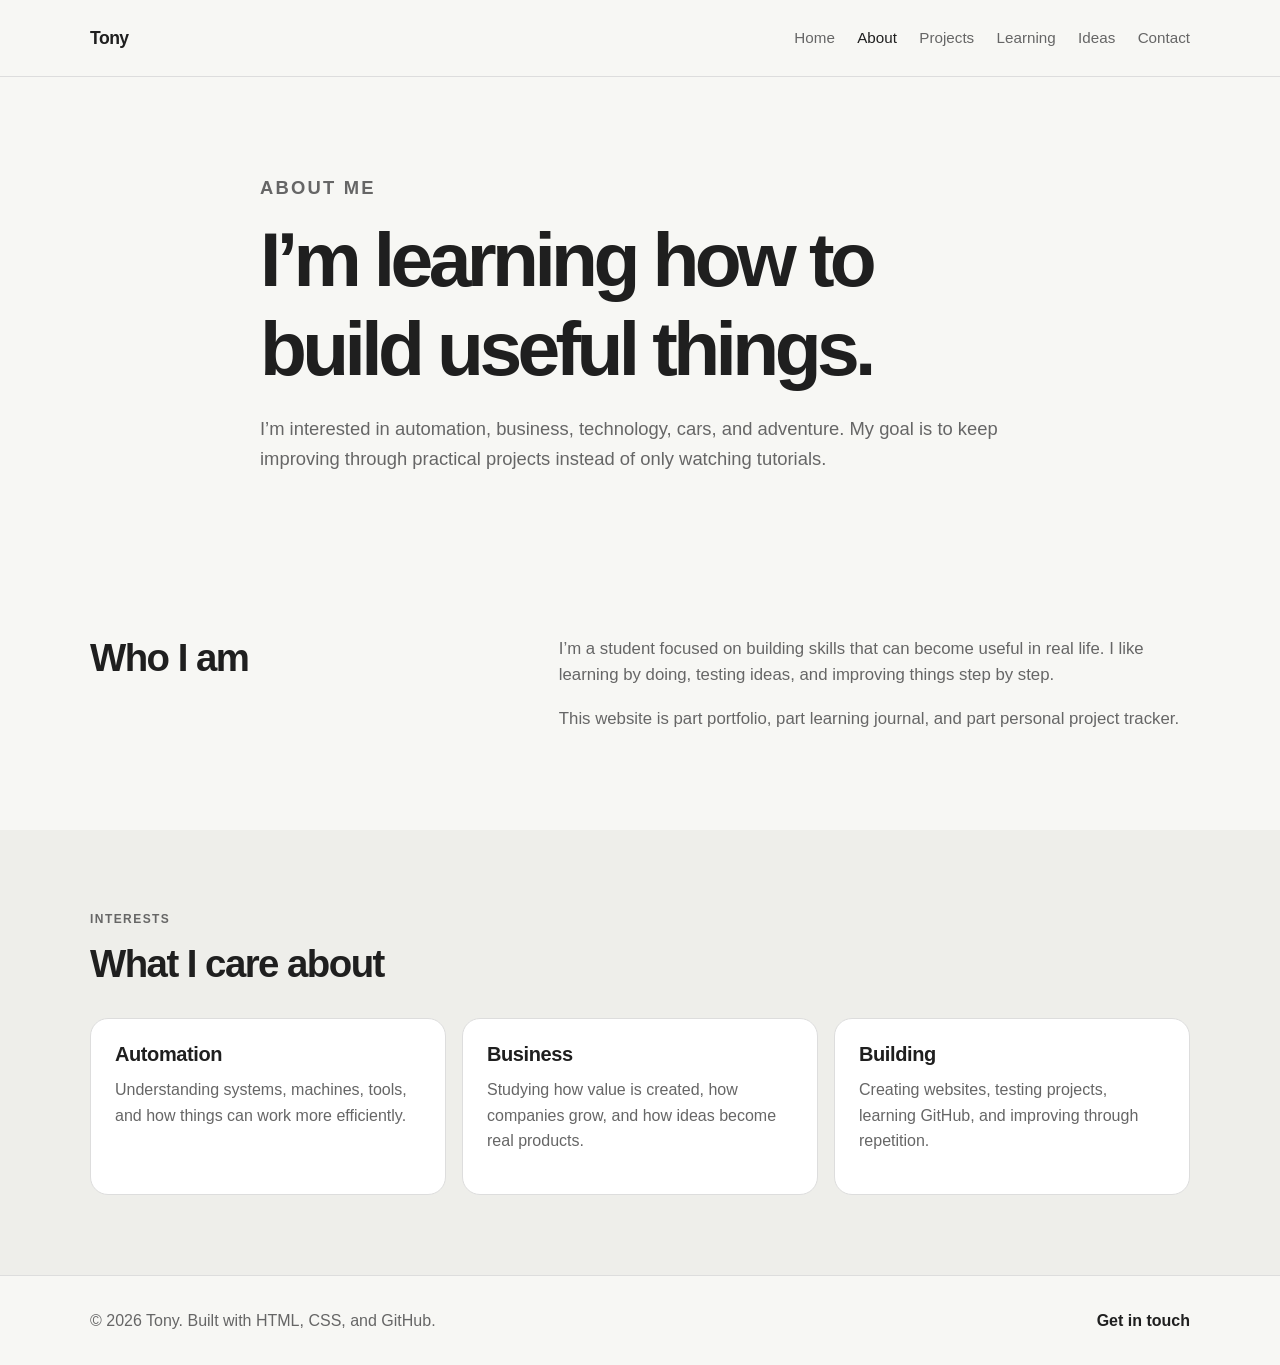
==== about.html @ 495f407f "new version" ====
<!DOCTYPE html>
<html lang="en">
<head>
  <meta charset="UTF-8" />
  <meta name="viewport" content="width=device-width, initial-scale=1.0" />
  <title>About | Tony</title>
  <link rel="stylesheet" href="style.css" />
</head>
<body>

  <header class="site-header">
    <nav class="navbar">
      <a href="index.html" class="logo">Tony</a>

      <button class="menu-button" id="menuButton">Menu</button>

      <div class="nav-links" id="navLinks">
        <a href="index.html">Home</a>
        <a href="about.html" class="active">About</a>
        <a href="projects.html">Projects</a>
        <a href="learning.html">Learning</a>
        <a href="business-ideas.html">Ideas</a>
        <a href="contact.html">Contact</a>
      </div>
    </nav>
  </header>

  <main>

    <section class="page-hero">
      <div class="container narrow">
        <p class="label">About me</p>
        <h1>I’m learning how to build useful things.</h1>
        <p>
          I’m interested in automation, business, technology, cars, and adventure. My goal is to keep improving
          through practical projects instead of only watching tutorials.
        </p>
      </div>
    </section>

    <section class="section">
      <div class="container two-column">
        <div>
          <h2>Who I am</h2>
        </div>

        <div class="text-block">
          <p>
            I’m a student focused on building skills that can become useful in real life. I like learning by doing,
            testing ideas, and improving things step by step.
          </p>

          <p>
            This website is part portfolio, part learning journal, and part personal project tracker.
          </p>
        </div>
      </div>
    </section>

    <section class="section muted-section">
      <div class="container">
        <div class="section-heading">
          <p class="label">Interests</p>
          <h2>What I care about</h2>
        </div>

        <div class="cards-grid">
          <article class="card">
            <h3>Automation</h3>
            <p>Understanding systems, machines, tools, and how things can work more efficiently.</p>
          </article>

          <article class="card">
            <h3>Business</h3>
            <p>Studying how value is created, how companies grow, and how ideas become real products.</p>
          </article>

          <article class="card">
            <h3>Building</h3>
            <p>Creating websites, testing projects, learning GitHub, and improving through repetition.</p>
          </article>
        </div>
      </div>
    </section>

  </main>

  <footer class="site-footer">
    <div class="container footer-content">
      <p>© 2026 Tony. Built with HTML, CSS, and GitHub.</p>
      <a href="contact.html">Get in touch</a>
    </div>
  </footer>

  <script src="script.js"></script>
</body>
</html>
---- style.css ----
:root {
  --background: #f7f7f4;
  --surface: #ffffff;
  --surface-muted: #eeeeea;
  --text: #1f1f1f;
  --muted-text: #666666;
  --border: #dddddd;
  --accent: #111111;
  --max-width: 1100px;
  --radius: 18px;
}

* {
  box-sizing: border-box;
}

html {
  scroll-behavior: auto;
}

body {
  margin: 0;
  font-family: Arial, Helvetica, sans-serif;
  background: var(--background);
  color: var(--text);
  line-height: 1.6;
}

a {
  color: inherit;
  text-decoration: none;
}

p {
  margin-top: 0;
  color: var(--muted-text);
}

h1,
h2,
h3 {
  margin-top: 0;
  line-height: 1.15;
  color: var(--text);
}

h1 {
  font-size: clamp(2.5rem, 6vw, 5.4rem);
  letter-spacing: -0.06em;
  margin-bottom: 1.4rem;
}

h2 {
  font-size: clamp(1.8rem, 3vw, 2.8rem);
  letter-spacing: -0.04em;
  margin-bottom: 1rem;
}

h3 {
  font-size: 1.25rem;
  letter-spacing: -0.02em;
  margin-bottom: 0.7rem;
}

ul {
  padding-left: 1.2rem;
  color: var(--muted-text);
}

li {
  margin-bottom: 0.5rem;
}

.container {
  width: min(100% - 2rem, var(--max-width));
  margin: 0 auto;
}

.narrow {
  max-width: 760px;
}

.site-header {
  position: sticky;
  top: 0;
  z-index: 10;
  background: rgba(247, 247, 244, 0.95);
  border-bottom: 1px solid var(--border);
}

.navbar {
  width: min(100% - 2rem, var(--max-width));
  margin: 0 auto;
  min-height: 76px;
  display: flex;
  align-items: center;
  justify-content: space-between;
}

.logo {
  font-weight: 700;
  font-size: 1.1rem;
  letter-spacing: -0.03em;
}

.nav-links {
  display: flex;
  align-items: center;
  gap: 1.4rem;
}

.nav-links a {
  font-size: 0.95rem;
  color: var(--muted-text);
}

.nav-links a:hover,
.nav-links a.active {
  color: var(--text);
}

.menu-button {
  display: none;
  border: 1px solid var(--border);
  background: var(--surface);
  padding: 0.6rem 0.9rem;
  border-radius: 999px;
  font: inherit;
  cursor: pointer;
}

.hero {
  padding: 7rem 0 5rem;
}

.hero-grid {
  display: grid;
  grid-template-columns: 1.5fr 0.8fr;
  gap: 3rem;
  align-items: end;
}

.hero-text {
  max-width: 640px;
  font-size: 1.2rem;
}

.hero-actions {
  display: flex;
  gap: 1rem;
  margin-top: 2rem;
  flex-wrap: wrap;
}

.button {
  display: inline-block;
  padding: 0.9rem 1.2rem;
  border-radius: 999px;
  font-weight: 600;
  border: 1px solid var(--accent);
}

.primary-button {
  background: var(--accent);
  color: #ffffff;
}

.secondary-button {
  background: transparent;
  color: var(--accent);
}

.hero-card,
.card,
.contact-card,
.idea-item,
.project-item {
  background: var(--surface);
  border: 1px solid var(--border);
  border-radius: var(--radius);
}

.hero-card {
  padding: 2rem;
}

.card-label,
.label {
  text-transform: uppercase;
  letter-spacing: 0.12em;
  font-size: 0.75rem;
  font-weight: 700;
  color: var(--muted-text);
  margin-bottom: 0.8rem;
}

.section {
  padding: 5rem 0;
}

.page-hero {
  padding: 6rem 0 4rem;
}

.page-hero p {
  font-size: 1.15rem;
}

.muted-section {
  background: var(--surface-muted);
}

.section-heading {
  max-width: 650px;
  margin-bottom: 2rem;
}

.cards-grid {
  display: grid;
  grid-template-columns: repeat(3, 1fr);
  gap: 1rem;
}

.card {
  padding: 1.5rem;
}

.card a {
  display: inline-block;
  margin-top: 0.8rem;
  font-weight: 700;
  border-bottom: 1px solid var(--text);
}

.split-section {
  display: grid;
  grid-template-columns: 0.9fr 1.1fr;
  gap: 3rem;
  align-items: start;
}

.two-column {
  display: grid;
  grid-template-columns: 0.8fr 1.2fr;
  gap: 3rem;
}

.text-block p {
  font-size: 1.05rem;
}

.project-list,
.idea-list {
  display: grid;
  gap: 1rem;
}

.project-item {
  padding: 1.5rem;
  display: grid;
  grid-template-columns: 1fr auto;
  gap: 2rem;
  align-items: start;
}

.project-meta {
  display: flex;
  gap: 0.5rem;
  flex-wrap: wrap;
  justify-content: flex-end;
}

.project-meta span {
  border: 1px solid var(--border);
  border-radius: 999px;
  padding: 0.45rem 0.75rem;
  color: var(--muted-text);
  font-size: 0.9rem;
  background: var(--background);
}

.idea-item {
  padding: 1.8rem;
}

.contact-grid {
  display: grid;
  grid-template-columns: 1fr 1fr;
  gap: 1rem;
}

.contact-card {
  padding: 1.8rem;
}

.contact-links {
  display: grid;
  gap: 0.8rem;
  margin-top: 1.5rem;
}

.contact-links a {
  font-weight: 700;
  border-bottom: 1px solid var(--text);
  width: fit-content;
}

.site-footer {
  border-top: 1px solid var(--border);
  padding: 2rem 0;
}

.footer-content {
  display: flex;
  justify-content: space-between;
  gap: 1rem;
  flex-wrap: wrap;
}

.footer-content p {
  margin-bottom: 0;
}

.footer-content a {
  font-weight: 700;
}

@media (max-width: 850px) {
  .menu-button {
    display: inline-block;
  }

  .nav-links {
    position: absolute;
    top: 76px;
    left: 0;
    right: 0;
    display: none;
    flex-direction: column;
    align-items: flex-start;
    gap: 0;
    padding: 1rem;
    background: var(--background);
    border-bottom: 1px solid var(--border);
  }

  .nav-links.open {
    display: flex;
  }

  .nav-links a {
    width: 100%;
    padding: 0.9rem 0;
  }

  .hero {
    padding: 5rem 0 4rem;
  }

  .hero-grid,
  .split-section,
  .two-column,
  .contact-grid {
    grid-template-columns: 1fr;
  }

  .cards-grid {
    grid-template-columns: 1fr;
  }

  .project-item {
    grid-template-columns: 1fr;
  }

  .project-meta {
    justify-content: flex-start;
  }
}
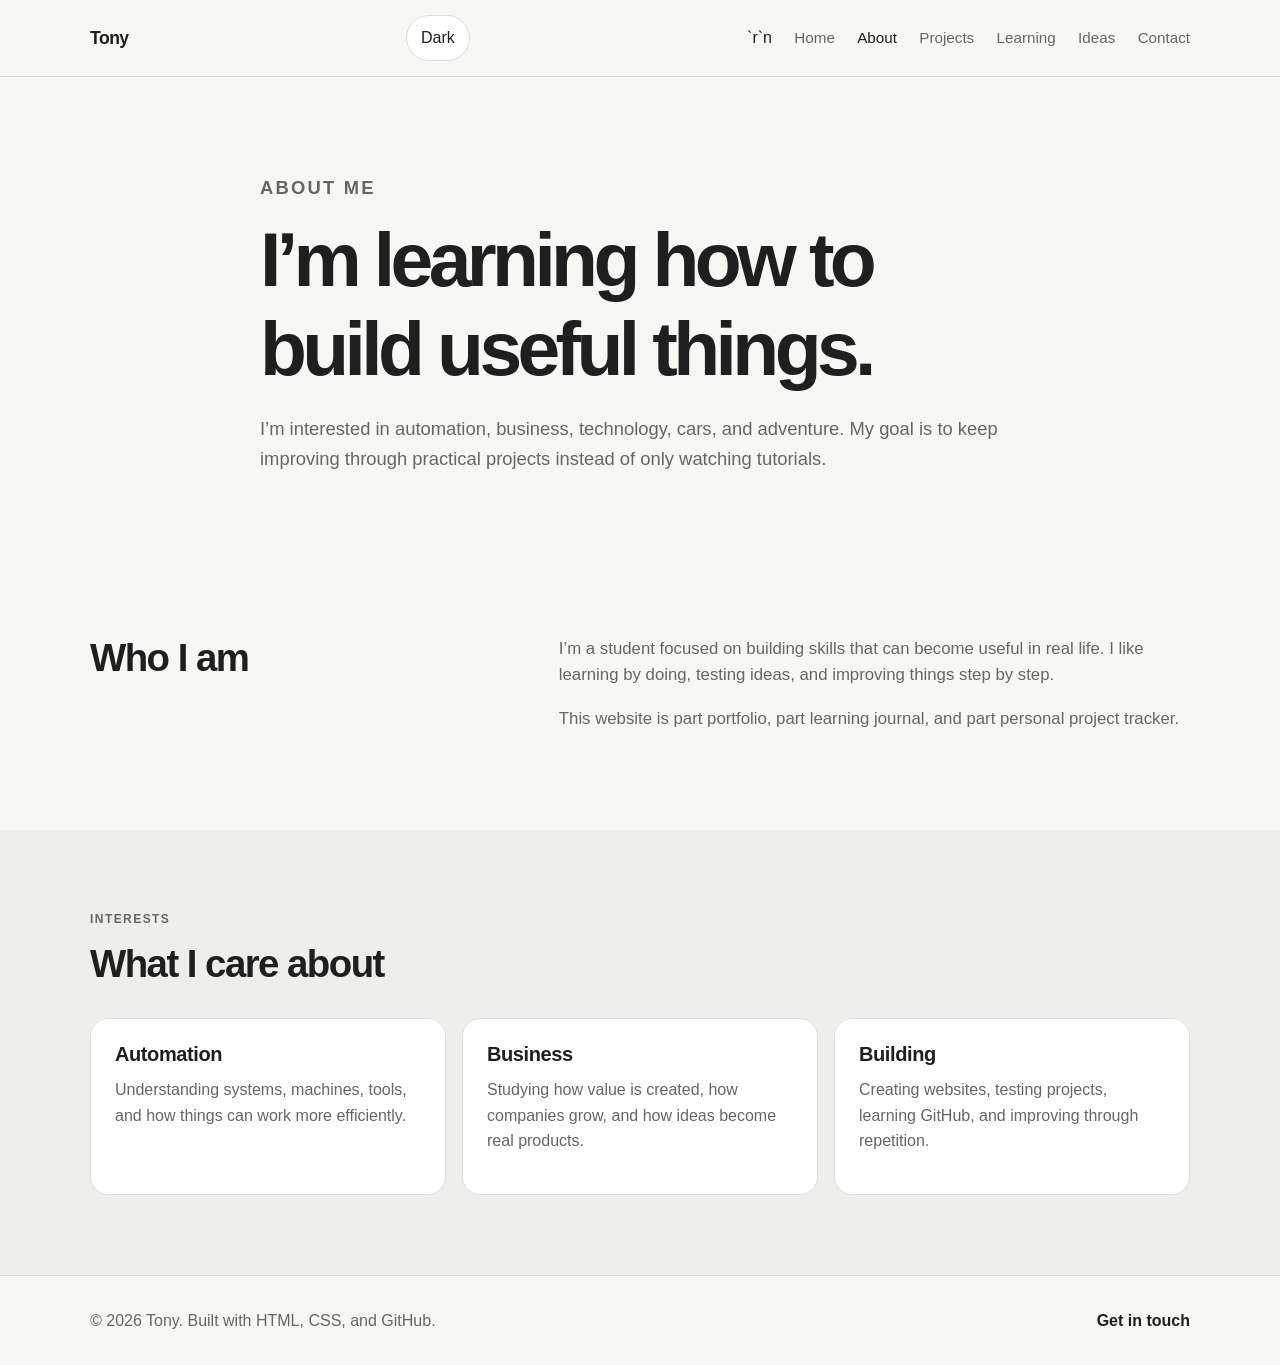
==== commit 4a3876b2: "Add dark mode selector" ====
--- a/about.html
+++ b/about.html
@@ -11,11 +11,12 @@
   <header class="site-header">
     <nav class="navbar">
       <a href="index.html" class="logo">Tony</a>
+      <div class="nav-actions">
+        <button class="theme-button" id="themeButton" type="button">Dark</button>
+        <button class="menu-button" id="menuButton" type="button">Menu</button>
+      </div>
 
-      <button class="menu-button" id="menuButton">Menu</button>
-
-      <div class="nav-links" id="navLinks">
-        <a href="index.html">Home</a>
+      <div class="nav-links" id="navLinks">`r`n        <a href="index.html">Home</a>
         <a href="about.html" class="active">About</a>
         <a href="projects.html">Projects</a>
         <a href="learning.html">Learning</a>
@@ -94,4 +95,5 @@
 
   <script src="script.js"></script>
 </body>
-</html>+</html>
+
--- a/style.css
+++ b/style.css
@@ -6,8 +6,20 @@
   --muted-text: #666666;
   --border: #dddddd;
   --accent: #111111;
+  --button-text: #ffffff;
   --max-width: 1100px;
   --radius: 18px;
+}
+
+body.dark-mode {
+  --background: #111111;
+  --surface: #1a1a1a;
+  --surface-muted: #171717;
+  --text: #f4f4f4;
+  --muted-text: #b5b5b5;
+  --border: #333333;
+  --accent: #f4f4f4;
+  --button-text: #111111;
 }
 
 * {
@@ -84,7 +96,7 @@
   position: sticky;
   top: 0;
   z-index: 10;
-  background: rgba(247, 247, 244, 0.95);
+  background: var(--background);
   border-bottom: 1px solid var(--border);
 }
 
@@ -119,14 +131,30 @@
   color: var(--text);
 }
 
+.nav-actions {
+  display: flex;
+  align-items: center;
+  gap: 0.7rem;
+}
+
+.theme-button,
 .menu-button {
-  display: none;
   border: 1px solid var(--border);
   background: var(--surface);
+  color: var(--text);
   padding: 0.6rem 0.9rem;
   border-radius: 999px;
   font: inherit;
   cursor: pointer;
+}
+
+.theme-button:hover,
+.menu-button:hover {
+  border-color: var(--text);
+}
+
+.menu-button {
+  display: none;
 }
 
 .hero {
@@ -162,7 +190,7 @@
 
 .primary-button {
   background: var(--accent);
-  color: #ffffff;
+  color: var(--button-text);
 }
 
 .secondary-button {
@@ -328,6 +356,10 @@
 @media (max-width: 850px) {
   .menu-button {
     display: inline-block;
+  }
+
+  .nav-actions {
+    margin-left: auto;
   }
 
   .nav-links {
@@ -375,4 +407,4 @@
   .project-meta {
     justify-content: flex-start;
   }
-}+}
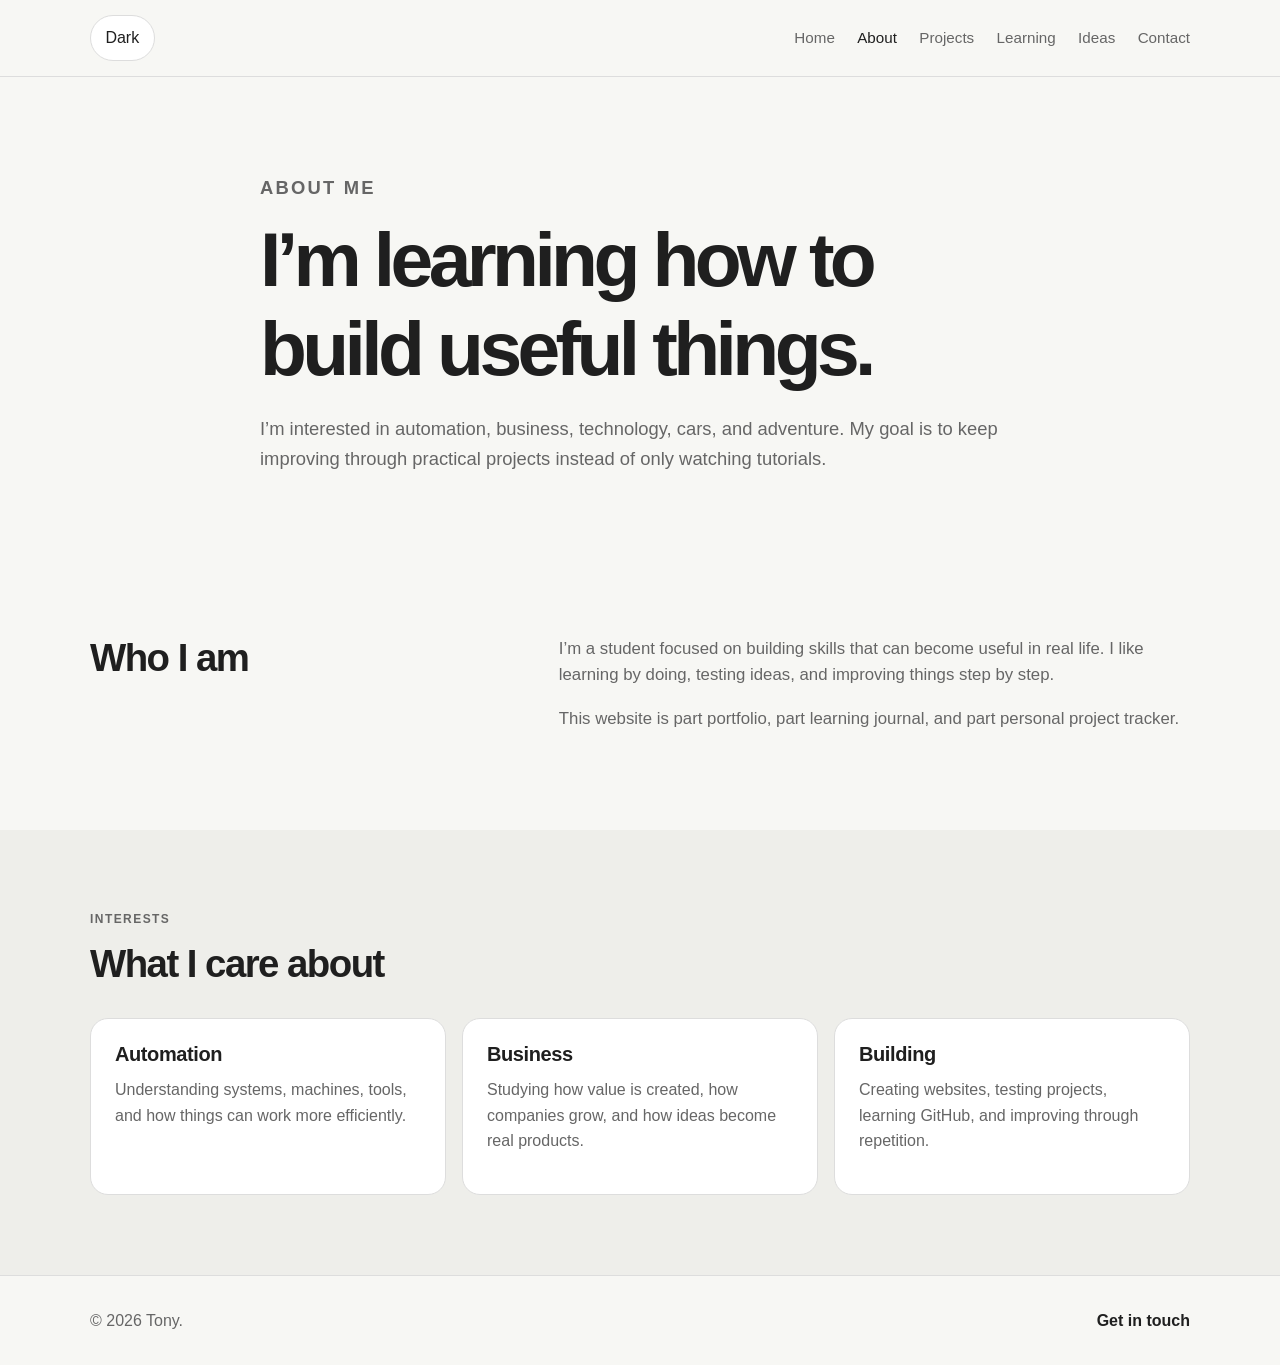
==== commit 4b9adf3d: "cleaning_up" ====
--- a/about.html
+++ b/about.html
@@ -10,13 +10,12 @@
 
   <header class="site-header">
     <nav class="navbar">
-      <a href="index.html" class="logo">Tony</a>
-      <div class="nav-actions">
-        <button class="theme-button" id="themeButton" type="button">Dark</button>
-        <button class="menu-button" id="menuButton" type="button">Menu</button>
-      </div>
+      <button class="theme-button logo-theme-button" id="themeButton" type="button">Dark</button>
 
-      <div class="nav-links" id="navLinks">`r`n        <a href="index.html">Home</a>
+      <button class="menu-button" id="menuButton" type="button">Menu</button>
+
+      <div class="nav-links" id="navLinks">
+        <a href="index.html">Home</a>
         <a href="about.html" class="active">About</a>
         <a href="projects.html">Projects</a>
         <a href="learning.html">Learning</a>
@@ -88,7 +87,7 @@
 
   <footer class="site-footer">
     <div class="container footer-content">
-      <p>© 2026 Tony. Built with HTML, CSS, and GitHub.</p>
+      <p>© 2026 Tony.</p>
       <a href="contact.html">Get in touch</a>
     </div>
   </footer>
--- a/style.css
+++ b/style.css
@@ -131,12 +131,6 @@
   color: var(--text);
 }
 
-.nav-actions {
-  display: flex;
-  align-items: center;
-  gap: 0.7rem;
-}
-
 .theme-button,
 .menu-button {
   border: 1px solid var(--border);
@@ -153,6 +147,10 @@
   border-color: var(--text);
 }
 
+.logo-theme-button {
+  margin-right: auto;
+}
+
 .menu-button {
   display: none;
 }
@@ -356,10 +354,6 @@
 @media (max-width: 850px) {
   .menu-button {
     display: inline-block;
-  }
-
-  .nav-actions {
-    margin-left: auto;
   }
 
   .nav-links {
